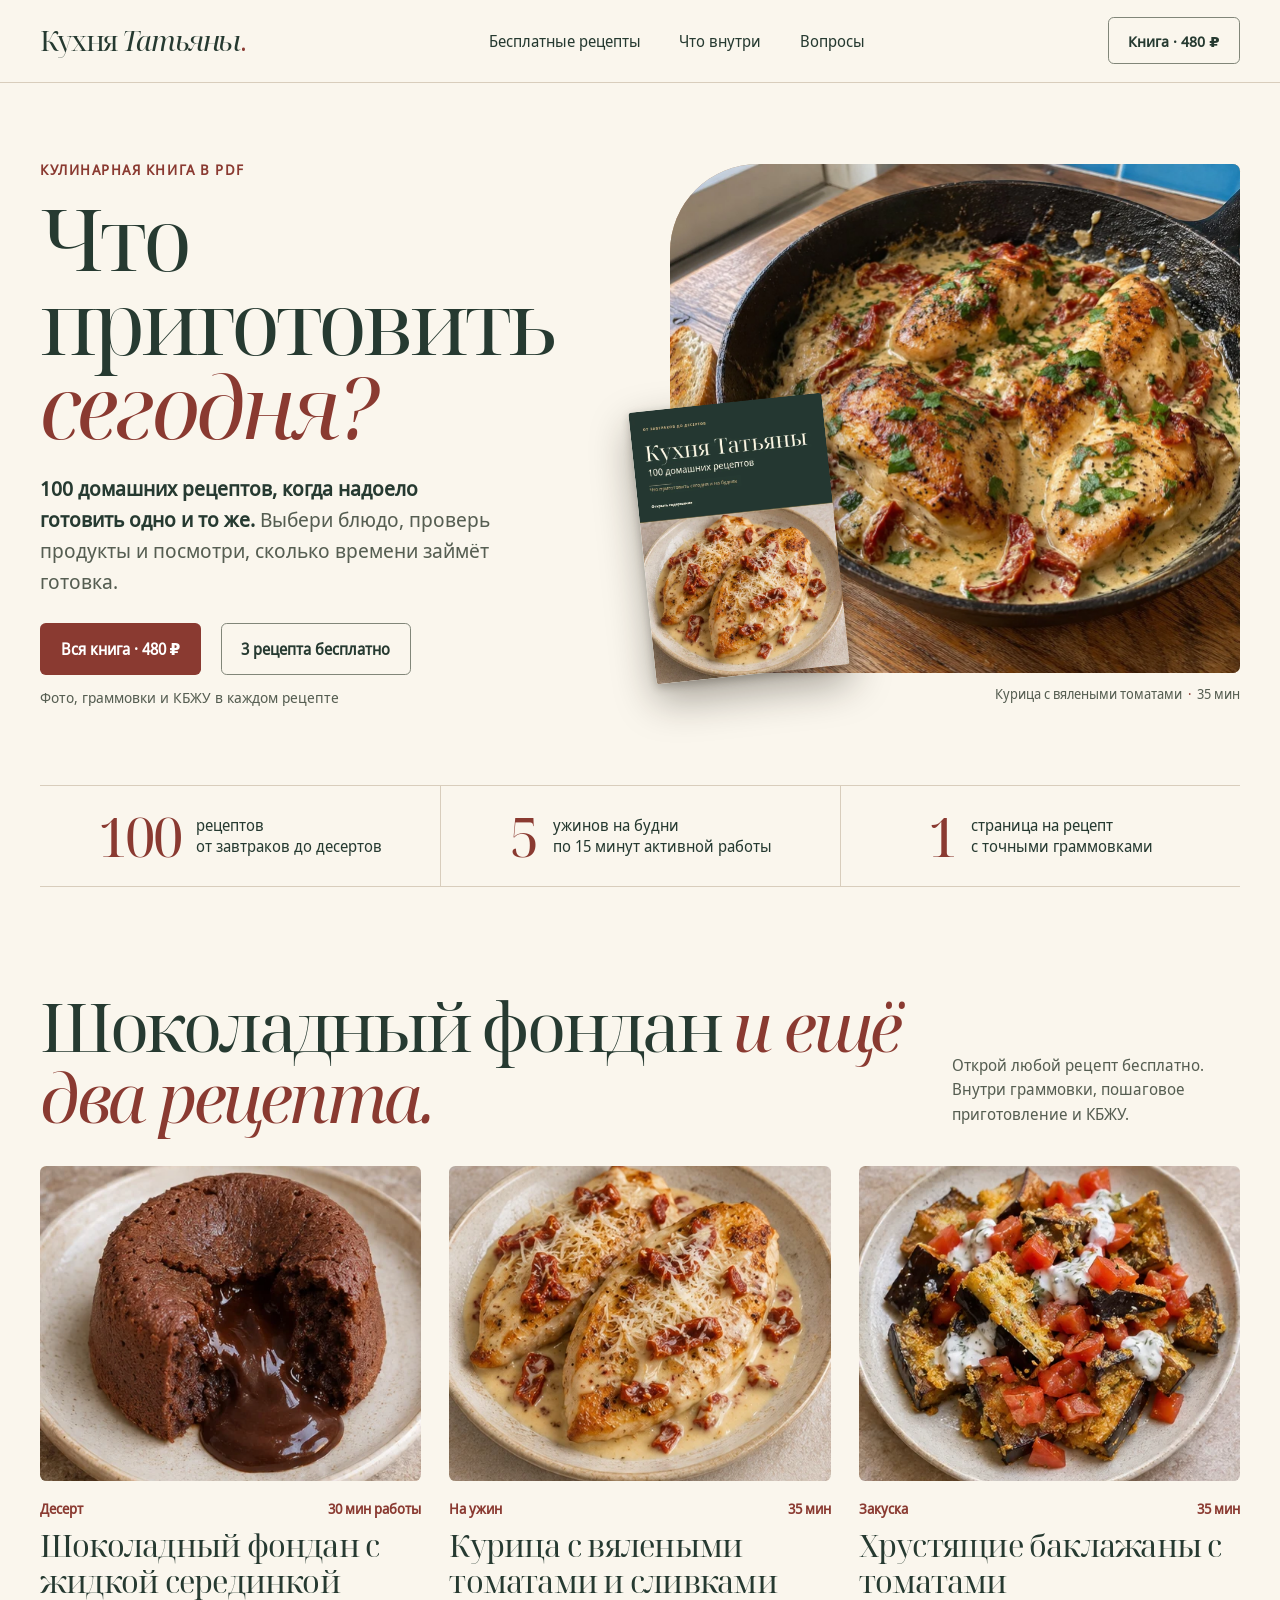
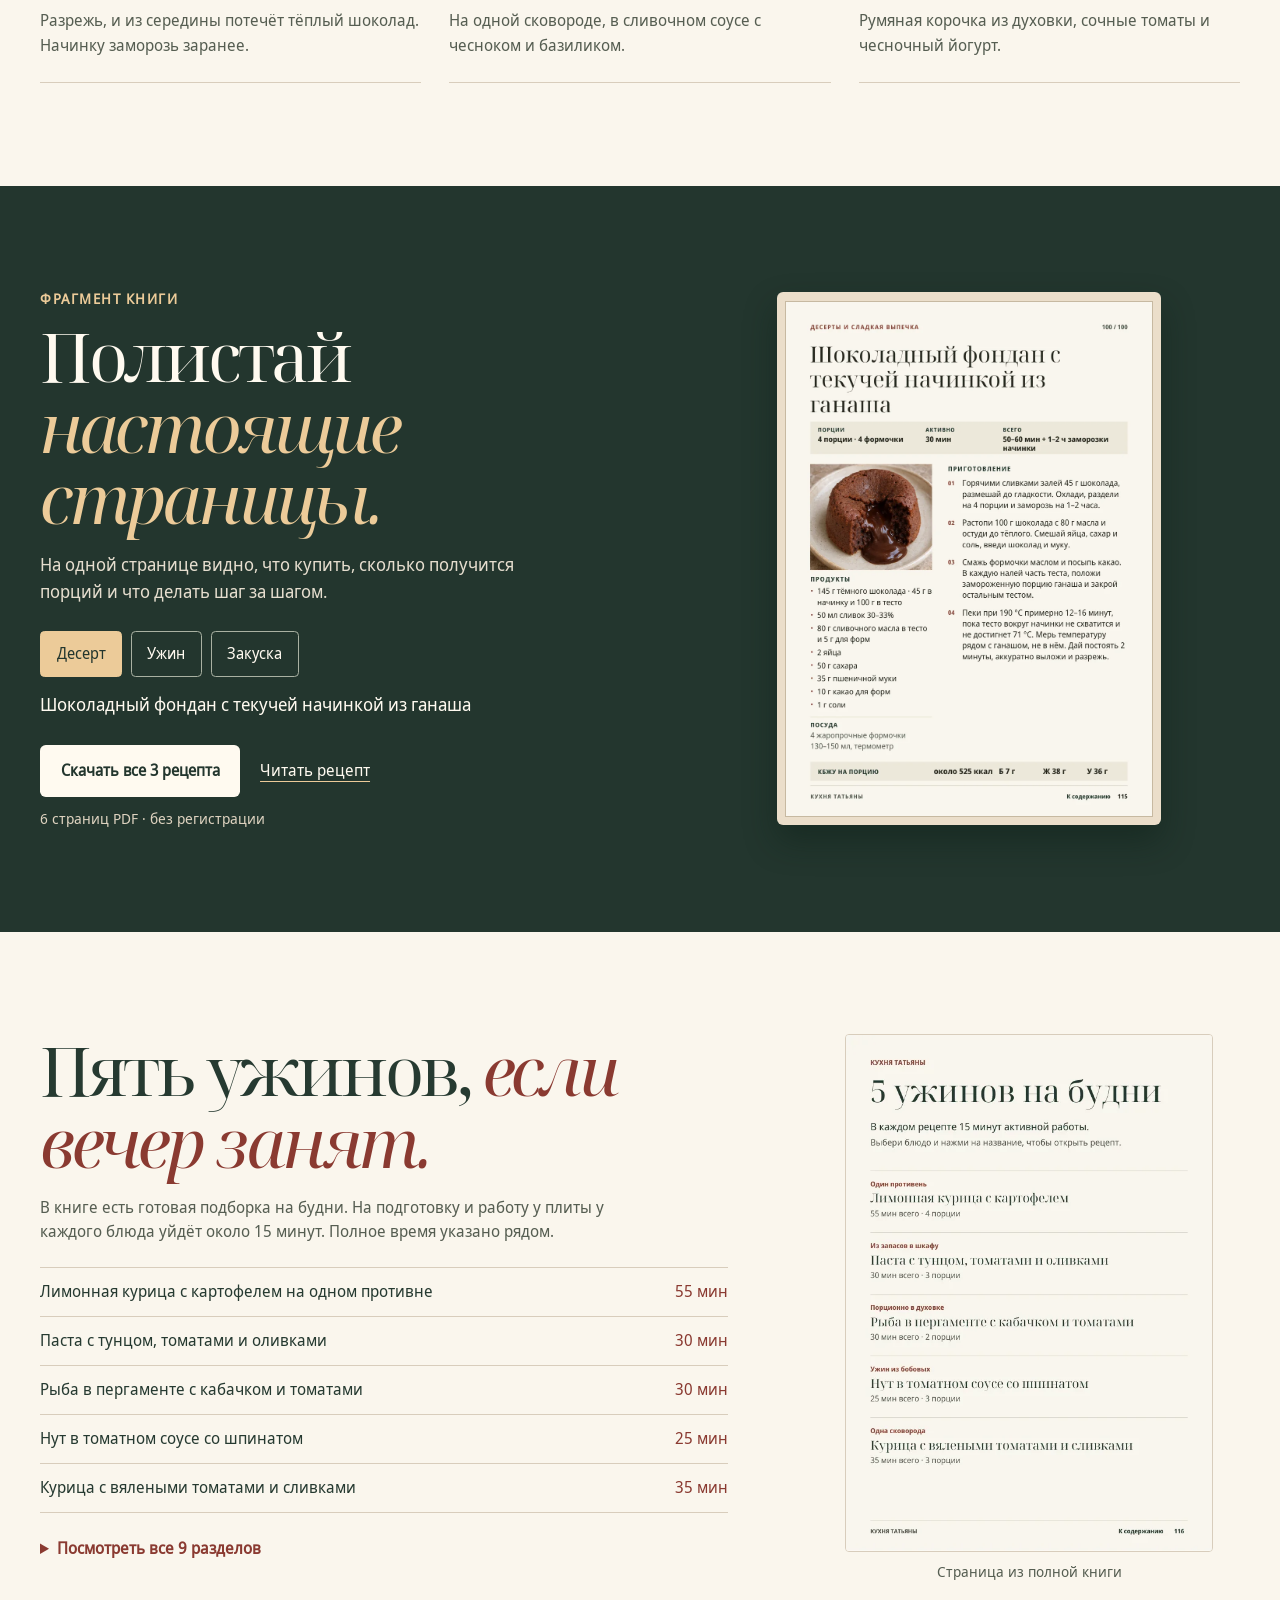
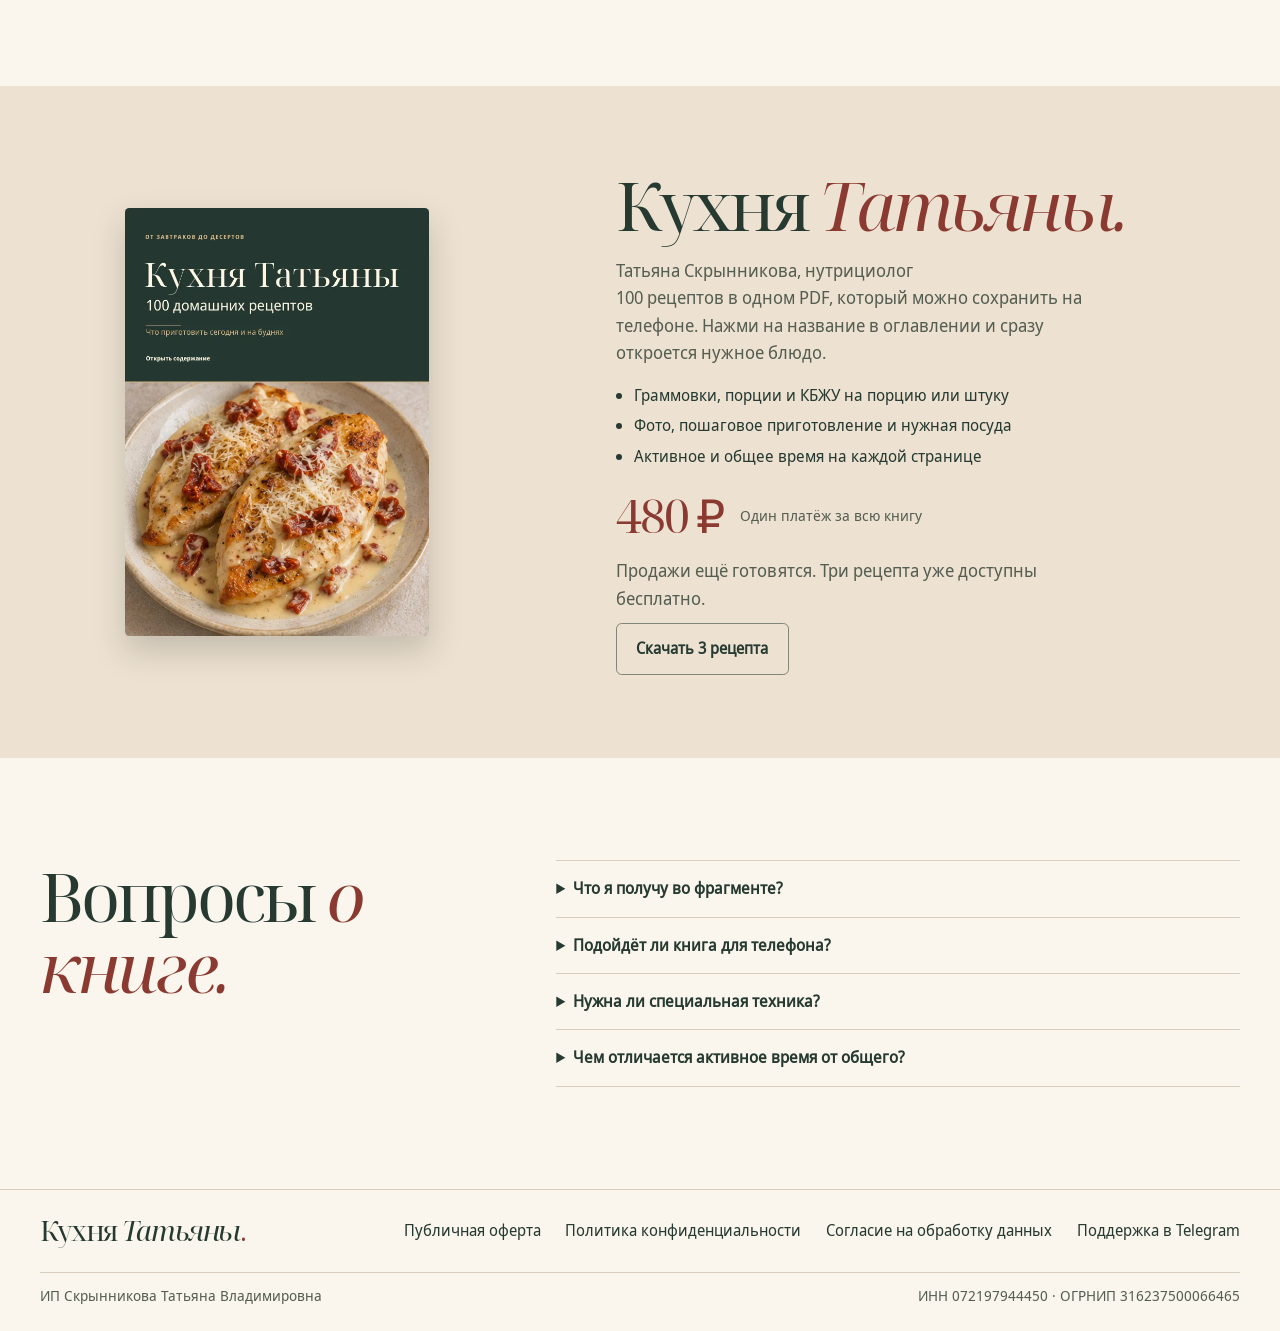
==== index.html @ e4c2779b "Publish the Kuhnya Tatiany storefront" ====
<!doctype html>
<html lang="ru">
<head>
  <meta charset="utf-8">
  <meta name="viewport" content="width=device-width, initial-scale=1">
  <meta name="robots" content="noindex">
  <meta name="theme-color" content="#263a31">
  <meta name="description" content="100 домашних рецептов, когда надоело готовить одно и то же. Фото, граммовки, время и КБЖУ. Попробуй 3 рецепта бесплатно.">
  <meta property="og:title" content="Кухня Татьяны · 100 домашних рецептов">
  <meta property="og:description" content="Что приготовить сегодня? 100 домашних рецептов с фото, граммовками и КБЖУ. Три рецепта доступны бесплатно.">
  <meta property="og:type" content="website">
  <meta property="og:url" content="https://kukhnya-tatiany-kniga.assuredkestrel16.chatgpt.site">
  <meta property="og:image" content="https://kukhnya-tatiany-kniga.assuredkestrel16.chatgpt.site/assets/cover.webp">
  <link rel="preload" href="assets/heading.woff" as="font" type="font/woff" crossorigin>
  <link rel="stylesheet" href="styles.css">
  <script src="assets/sample-data.js" defer></script>
  <script src="book.js" defer></script>
  <script src="checkout.js" defer></script>
  <title>Кухня Татьяны · 100 домашних рецептов</title>
</head>
<body>
  <a class="skip" href="#main">К содержанию</a>
  <header class="header" id="top">
    <div class="wrap header-inner">
      <a class="mark" href="#top" aria-label="Кухня Татьяны, начало страницы">Кухня <i>Татьяны</i><span>.</span></a>
      <nav aria-label="Разделы сайта">
        <a href="#recipes">Бесплатные рецепты</a>
        <a href="#contents">Что внутри</a>
        <a href="#faq">Вопросы</a>
      </nav>
      <a class="button button-outline header-cta" href="#book">Книга · 480 ₽</a>
    </div>
  </header>

  <main id="main">
    <section class="hero wrap" aria-labelledby="hero-title">
      <div class="hero-copy">
        <p class="caption">Кулинарная книга в PDF</p>
        <h1 id="hero-title">Что приготовить <em>сегодня?</em></h1>
        <p class="hero-lead"><strong>100 домашних рецептов, когда надоело готовить одно и то же.</strong> Выбери блюдо, проверь продукты и посмотри, сколько времени займёт готовка.</p>
        <div class="hero-actions">
          <a class="button button-primary" href="#book">Вся книга · 480 ₽</a>
          <a class="button button-outline" href="#recipes">3 рецепта бесплатно</a>
        </div>
        <p class="small-note">Фото, граммовки и КБЖУ в каждом рецепте</p>
      </div>
      <figure class="hero-art">
        <div class="hero-photo">
          <img src="assets/chicken.webp" width="1360" height="1020" fetchpriority="high" alt="Курица с вялеными томатами и сливками">
        </div>
        <img class="cover" src="assets/cover.webp" width="590" height="831" alt="Обложка книги «Кухня Татьяны. 100 домашних рецептов»">
        <figcaption>Курица с вялеными томатами <span>·</span> 35 мин</figcaption>
      </figure>
    </section>

    <div class="wrap">
      <ul class="facts" aria-label="Что внутри книги">
        <li><strong>100</strong><span>рецептов<br> от завтраков до десертов</span></li>
        <li><strong>5</strong><span>ужинов на будни<br> по 15 минут активной работы</span></li>
        <li><strong>1</strong><span>страница на рецепт<br> с точными граммовками</span></li>
      </ul>
    </div>

    <section class="wrap meals section" id="recipes" aria-labelledby="meals-title">
      <div class="section-head">
        <h2 id="meals-title">Шоколадный фондан <em>и ещё два рецепта.</em></h2>
        <p>Открой любой рецепт бесплатно. Внутри граммовки, пошаговое приготовление и КБЖУ.</p>
      </div>
      <div class="meal-grid">
        <article class="meal">
          <a href="assets/page-fondant.webp" data-read="fondant" aria-label="Открыть рецепт шоколадного фондана">
            <img src="assets/dish-fondant.webp" alt="Из разрезанного фондана вытекает шоколадная начинка" width="502" height="502" loading="lazy">
            <div class="meal-body">
              <div class="meal-meta"><span>Десерт</span><span>30 мин работы</span></div>
              <h3>Шоколадный фондан с жидкой серединкой</h3>
              <p>Разрежь, и из середины потечёт тёплый шоколад. Начинку заморозь заранее.</p>
            </div>
          </a>
        </article>
        <article class="meal">
          <a href="assets/page-chicken.webp" data-read="chicken" aria-label="Открыть рецепт курицы с вялеными томатами и сливками">
            <img src="assets/dish-chicken.webp" alt="Куриное филе в сливочном соусе с томатами" width="502" height="502" loading="lazy">
            <div class="meal-body">
              <div class="meal-meta"><span>На ужин</span><span>35 мин</span></div>
              <h3>Курица с вялеными томатами и сливками</h3>
              <p>На одной сковороде, в сливочном соусе с чесноком и базиликом.</p>
            </div>
          </a>
        </article>
        <article class="meal">
          <a href="assets/page-eggplant.webp" data-read="eggplant" aria-label="Открыть рецепт хрустящих баклажанов с томатами">
            <img src="assets/dish-eggplant.webp" alt="Подрумяненные баклажаны со свежими томатами, зеленью и йогуртовым соусом" width="502" height="502" loading="lazy">
            <div class="meal-body">
              <div class="meal-meta"><span>Закуска</span><span>35 мин</span></div>
              <h3>Хрустящие баклажаны с томатами</h3>
              <p>Румяная корочка из духовки, сочные томаты и чесночный йогурт.</p>
            </div>
          </a>
        </article>
      </div>
    </section>

    <section class="inside" id="inside" aria-labelledby="inside-title">
      <div class="inside-inner wrap section">
        <div class="inside-copy">
          <p class="caption">Фрагмент книги</p>
          <h2 id="inside-title">Полистай <em>настоящие страницы.</em></h2>
          <p>На одной странице видно, что купить, сколько получится порций и что делать шаг за шагом.</p>
          <div class="tabs" role="group" aria-label="Выбор рецепта">
            <button type="button" data-pick="fondant" aria-pressed="true">Десерт</button>
            <button type="button" data-pick="chicken" aria-pressed="false">Ужин</button>
            <button type="button" data-pick="eggplant" aria-pressed="false">Закуска</button>
          </div>
          <p class="current-recipe" id="current-recipe" aria-live="polite">Шоколадный фондан с текучей начинкой из ганаша</p>
          <div class="sample-actions">
            <a class="button button-light" href="probnaya-glava.pdf" download="Kukhnya_Tatiany_3_recepta.pdf">Скачать все 3 рецепта</a>
            <a class="underlink" href="assets/page-fondant.webp" id="read-recipe">Читать рецепт</a>
          </div>
          <p class="small-note">6 страниц PDF · без регистрации</p>
        </div>
        <div class="sample-visual" id="sample">
          <a href="assets/page-fondant.webp" class="page-open" id="page-open" aria-label="Читать рецепт шоколадного фондана">
            <img id="book-page" src="assets/page-fondant.webp" width="940" height="1323" alt="Страница книги с рецептом шоколадного фондана" loading="lazy">
          </a>
        </div>
      </div>
    </section>

    <section class="wrap section contents" id="contents" aria-labelledby="contents-title">
      <div class="contents-copy">
        <h2 id="contents-title">Пять ужинов, <em>если вечер занят.</em></h2>
        <p class="contents-lead">В книге есть готовая подборка на будни. На подготовку и работу у плиты у каждого блюда уйдёт около 15 минут. Полное время указано рядом.</p>
        <ul class="dinner-list">
          <li><span>Лимонная курица с картофелем на одном противне</span><span>55 мин</span></li>
          <li><span>Паста с тунцом, томатами и оливками</span><span>30 мин</span></li>
          <li><span>Рыба в пергаменте с кабачком и томатами</span><span>30 мин</span></li>
          <li><span>Нут в томатном соусе со шпинатом</span><span>25 мин</span></li>
          <li><span>Курица с вялеными томатами и сливками</span><span>35 мин</span></li>
        </ul>
        <details class="chapter-details">
          <summary>Посмотреть все 9 разделов</summary>
          <dl>
            <div><dt>Завтраки и бранчи</dt><dd>Шакшука с печёным перцем и фетой</dd></div>
            <div><dt>Салаты и закуски</dt><dd>Хрустящие баклажаны с томатами</dd></div>
            <div><dt>Супы</dt><dd>Тыквенный суп с имбирём и пряным нутом</dd></div>
            <div><dt>Курица и индейка</dt><dd>Фрикадельки из индейки с кабачком</dd></div>
            <div><dt>Мясные блюда</dt><dd>Говядина с грибами в сметанно-горчичном соусе</dd></div>
            <div><dt>Рыба и морепродукты</dt><dd>Минтай под томатно-сырной корочкой</dd></div>
            <div><dt>Овощи и бобовые</dt><dd>Хрустящая раздавленная брокколи</dd></div>
            <div><dt>Паста, рис и крупы</dt><dd>Булгур с печёной тыквой и фетой</dd></div>
            <div><dt>Десерты и сладкая выпечка</dt><dd>Шоколадный брауни с вишней</dd></div>
          </dl>
        </details>
      </div>
      <figure class="dinner-visual">
        <a href="assets/weeknight-page.webp">
          <img src="assets/weeknight-page.webp" width="600" height="844" loading="lazy" alt="Страница книги с пятью ужинами на будни">
        </a>
        <figcaption>Страница из полной книги</figcaption>
      </figure>
    </section>

    <section class="book-band" id="book" aria-labelledby="book-title">
      <div class="wrap book-band-inner">
        <img class="offer-cover" src="assets/cover.webp" alt="Обложка электронной книги «Кухня Татьяны»" width="590" height="831" loading="lazy">
        <div class="offer">
          <h2 id="book-title">Кухня <em>Татьяны.</em></h2>
          <p class="offer-author">Татьяна Скрынникова, нутрициолог</p>
          <p>100 рецептов в одном PDF, который можно сохранить на телефоне. Нажми на название в оглавлении и сразу откроется нужное блюдо.</p>
          <ul class="offer-list">
            <li>Граммовки, порции и КБЖУ на порцию или штуку</li>
            <li>Фото, пошаговое приготовление и нужная посуда</li>
            <li>Активное и общее время на каждой странице</li>
          </ul>
          <div class="price"><span>480 ₽</span><small>Один платёж за всю книгу</small></div>
          <p class="offer-status" id="checkout-unavailable">Продажи ещё готовятся. Три рецепта уже доступны бесплатно.</p>
          <form id="checkout-form" class="checkout-form" hidden>
            <label for="receipt-email">Электронная почта для чека</label>
            <input id="receipt-email" name="email" type="email" autocomplete="email" maxlength="100" required>
            <button class="button button-primary" type="submit">Купить книгу за 480 ₽</button>
            <p class="small-note">Оплата через ЮKassa. После подтверждения откроется скачивание PDF.</p>
            <p class="checkout-error" id="checkout-error" role="alert" hidden></p>
          </form>
          <div class="offer-actions">
            <a class="button button-outline" href="probnaya-glava.pdf" download="Kukhnya_Tatiany_3_recepta.pdf">Скачать 3 рецепта</a>
          </div>
        </div>
      </div>
    </section>

    <section class="wrap section faq" id="faq" aria-labelledby="faq-title">
      <h2 id="faq-title">Вопросы <em>о книге.</em></h2>
      <div class="faq-list">
        <details>
          <summary>Что я получу во фрагменте?</summary>
          <p>Три полных рецепта из книги с фото, граммовками, шагами и КБЖУ. Фрагмент можно прочитать на странице или сохранить в PDF.</p>
        </details>
        <details>
          <summary>Подойдёт ли книга для телефона?</summary>
          <p>Да. PDF открывается в обычной программе для чтения, а кликабельное оглавление помогает перейти прямо к нужному рецепту.</p>
        </details>
        <details>
          <summary>Нужна ли специальная техника?</summary>
          <p>Большинство блюд готовится на сковороде, в кастрюле или духовке. Посуда и техника указаны в самом рецепте.</p>
        </details>
        <details>
          <summary>Чем отличается активное время от общего?</summary>
          <p>Активное время — подготовка и работа у плиты. Общее включает готовку в духовке и на плите. Охлаждение или маринование прибавь отдельно, если они вынесены за основное время.</p>
        </details>
      </div>
    </section>
  </main>
  <footer class="shop-footer">
    <div class="wrap footer-inner">
      <a class="mark" href="#top">Кухня <i>Татьяны</i><span>.</span></a>
      <nav aria-label="Документы и контакты">
        <a href="https://disk.yandex.ru/i/qHkpM2NH3zodpg">Публичная оферта</a>
        <a href="https://tatiananutri.ru/privacy.pdf">Политика конфиденциальности</a>
        <a href="https://disk.yandex.ru/i/lu508php44lXtw">Согласие на обработку данных</a>
        <a href="https://t.me/foodnutric_bot">Поддержка в Telegram</a>
      </nav>
    </div>
    <div class="wrap seller-details">
      <p>ИП Скрынникова Татьяна Владимировна</p>
      <p>ИНН 072197944450 <span aria-hidden="true">·</span> ОГРНИП 316237500066465</p>
    </div>
  </footer>
  <dialog id="recipe-dialog" aria-labelledby="dialog-title">
    <div class="dialog-toolbar">
      <form method="dialog"><button class="button button-outline" type="submit">Закрыть</button></form>
    </div>
    <article id="dialog-recipe">
      <h2 id="dialog-title"></h2>
      <p id="dialog-meta"></p>
      <p id="dialog-nutrition"></p>
      <h3>Продукты</h3>
      <ul id="dialog-ingredients"></ul>
      <h3>Приготовление</h3>
      <ol id="dialog-steps"></ol>
      <p id="dialog-tip" class="dialog-tip"></p>
      <p id="dialog-equipment"></p>
      <a class="underlink dialog-book" href="#book">Посмотреть всю книгу · 480 ₽</a>
    </article>
  </dialog>
</body>
</html>
---- styles.css ----
@font-face {
  font-family: Recipe Serif;
  src: url("assets/heading.woff") format("woff");
  font-display: swap;
}
@font-face {
  font-family: Recipe Serif;
  src: url("assets/heading-italic.woff") format("woff");
  font-style: italic;
  font-display: swap;
}
@font-face {
  font-family: Recipe Sans;
  src: url("assets/body.woff") format("woff");
  font-display: swap;
}

:root {
  color-scheme: light;
  --paper: #faf6ed;
  --cream: #fffaf0;
  --ink: #263a31;
  --dark: #23362e;
  --muted: #565e52;
  --wine: #8a3a31;
  --wine-hover: #713027;
  --gold: #eccb99;
  --stone: #e5d9c7;
  --line: #d8cdbc;
  --sans: "Recipe Sans", system-ui, sans-serif;
  --serif: "Recipe Serif", Georgia, serif;
}

*, *::before, *::after { box-sizing: border-box; }
html { scroll-behavior: smooth; }
body {
  margin: 0;
  background: var(--paper);
  color: var(--ink);
  font: 1rem/1.56 var(--sans);
  -webkit-font-smoothing: antialiased;
}
img { display: block; max-width: 100%; }
p, h1, h2, h3, figure { margin: 0; }
a { color: inherit; }
button, input { font: inherit; }
button { cursor: pointer; }
[hidden] { display: none !important; }
:focus-visible { outline: 3px solid #b96145; outline-offset: 4px; }
.skip {
  position: absolute;
  z-index: 5;
  top: .5rem;
  left: .5rem;
  padding: .6rem 1rem;
  background: var(--cream);
  transform: translateY(-180%);
}
.skip:focus { transform: none; }
.wrap { width: min(100% - 5rem, 78rem); margin-inline: auto; }
.section { padding-block: clamp(4rem, 8vw, 7.5rem); }
h1, h2, h3 { font-family: var(--serif); font-weight: normal; }
h1, h2 { letter-spacing: -.048em; }
h1 { font-size: clamp(4.5rem, 7vw, 7.1rem); line-height: .99; }
h2 { font-size: clamp(2.8rem, 5.3vw, 5.2rem); line-height: 1.05; }
h3 { font-size: clamp(1.47rem, 2.4vw, 2.06rem); line-height: 1.16; letter-spacing: -.025em; }
h1 em, h2 em { color: var(--wine); font-weight: normal; }
.caption {
  color: var(--wine);
  font-size: .875rem;
  font-weight: 700;
  letter-spacing: .11em;
  text-transform: uppercase;
}
.small-note { color: var(--muted); font-size: .91rem; }
.header { border-bottom: 1px solid var(--line); }
.header-inner, .footer-inner {
  min-height: 5.1rem;
  display: flex;
  justify-content: space-between;
  align-items: center;
  gap: 2rem;
}
.mark {
  color: var(--ink);
  white-space: nowrap;
  text-decoration: none;
  font: 1.73rem/1 var(--serif);
  letter-spacing: -.05em;
}
.mark i { font-weight: normal; }
.mark span { color: var(--wine); }
nav { display: flex; gap: clamp(1.25rem, 3vw, 3rem); align-items: center; }
nav a { font-size: .98rem; text-decoration: none; }
nav a:hover, .underlink:hover { color: var(--wine); }
.button {
  display: inline-flex;
  min-height: 3.25rem;
  justify-content: center;
  align-items: center;
  padding: .82rem 1.22rem;
  border: 1px solid transparent;
  border-radius: .36rem;
  font-size: .97rem;
  font-weight: 700;
  line-height: 1.25;
  text-align: center;
  text-decoration: none;
  transition: background .18s ease, color .18s ease, border-color .18s ease;
}
.button-primary { background: var(--wine); color: white; }
.button-primary:hover { background: var(--wine-hover); }
.button-outline { border-color: #818679; color: var(--ink); background: transparent; }
.button-outline:hover { border-color: var(--ink); background: var(--stone); }
.button-light { background: var(--cream); color: var(--dark); }
.button-light:hover { background: var(--gold); }
.header-cta { min-height: 2.75rem; font-size: .93rem; }
.underlink { text-decoration: underline; text-underline-offset: .3em; text-decoration-color: #a88470; }

.hero {
  display: grid;
  grid-template-columns: 1fr 1.02fr;
  gap: clamp(2rem, 5.5vw, 5.6rem);
  align-items: center;
  min-height: 37rem;
  padding-block: clamp(3.1rem, 6vw, 5.4rem);
}
.hero h1 { margin-block: .92rem 1.5rem; }
.hero-lead { max-width: 29rem; color: var(--muted); font-size: clamp(1.08rem, 1.62vw, 1.27rem); line-height: 1.53; }
.hero-lead strong { color: var(--ink); }
.hero-actions, .sample-actions { display: flex; flex-wrap: wrap; align-items: center; gap: .8rem 1.25rem; margin-block: 1.65rem .65rem; }
.hero-art { position: relative; min-width: 0; }
.hero-photo {
  overflow: hidden;
  aspect-ratio: 1.12;
  border-radius: 5.5rem .45rem .45rem .45rem;
  background: #b89370;
}
.hero-photo img { width: 100%; height: 100%; object-fit: cover; object-position: 58% 51%; }
.cover {
  position: absolute;
  width: clamp(8.4rem, 34%, 13.7rem);
  height: auto;
  left: -1.7rem;
  bottom: 1.8rem;
  transform: rotate(-6deg);
  border-radius: .22rem;
  box-shadow: 0 1.05rem 2.55rem #20180e63, 0 .2rem .5rem #1e1b1240;
}
.hero-art figcaption { color: var(--muted); text-align: right; font-size: .85rem; padding: .65rem 0 0 5.2rem; }
.hero-art figcaption span { margin-inline: .18em; color: var(--wine); }
.facts {
  margin: 0;
  display: grid;
  grid-template-columns: repeat(3, 1fr);
  padding: 0;
  list-style: none;
  border-block: 1px solid var(--line);
}
.facts li { display: flex; align-items: center; justify-content: center; gap: 1rem; min-height: 6.25rem; }
.facts li + li { border-left: 1px solid var(--line); }
.facts strong { font: 3.4rem/.9 var(--serif); color: var(--wine); letter-spacing: -.05em; }
.facts span { font-size: .98rem; line-height: 1.33; }

.section-head { display: flex; align-items: flex-end; justify-content: space-between; gap: 2rem; margin-bottom: 2.1rem; }
.section-head p { max-width: 18rem; color: var(--muted); padding-bottom: .3rem; }
.meal-grid { display: grid; grid-template-columns: repeat(3, 1fr); gap: clamp(.9rem, 2.25vw, 1.75rem); }
.meal { min-width: 0; }
.meal > a { display: block; height: 100%; text-decoration: none; border-bottom: 1px solid var(--line); }
.meal img { width: 100%; height: auto; aspect-ratio: 1.21; object-fit: cover; border-radius: .4rem; }
.meal-body { padding: 1.06rem 0 1.5rem; }
.meal-meta { display: flex; justify-content: space-between; gap: .5rem; color: var(--wine); font-size: .87rem; font-weight: 700; margin-bottom: .55rem; }
.meal h3 { margin-bottom: .55rem; }
.meal a:hover h3 { color: var(--wine); }
.meal-body p { color: var(--muted); }

.inside { background: var(--dark); color: var(--cream); }
.inside-inner { display: grid; grid-template-columns: 1.05fr 1fr; align-items: center; gap: clamp(2.5rem, 7vw, 7.25rem); }
.inside .caption, .inside h2 em { color: var(--gold); }
.inside h2 { margin: .6rem 0 1.1rem; }
.inside-copy > p:not(.caption, .current-recipe, .small-note) { max-width: 30rem; color: #e5ddce; font-size: 1.1rem; }
.tabs { display: flex; gap: .55rem; flex-wrap: wrap; margin-top: 1.6rem; }
.tabs button {
  min-height: 2.88rem;
  padding: .55rem .97rem;
  border: 1px solid #a9b1a2;
  border-radius: .28rem;
  color: inherit;
  background: transparent;
  font-size: .96rem;
}
.tabs button[aria-pressed="true"] { background: var(--gold); border-color: var(--gold); color: var(--dark); }
.tabs button:hover:not([aria-pressed="true"]) { background: #405247; }
.current-recipe { font-size: 1.11rem; margin-top: .82rem; }
.inside .small-note { color: #ddd2bf; }
.inside .underlink { text-decoration-color: var(--gold); }
.inside .underlink:hover { color: var(--gold); }
.sample-visual { display: grid; justify-content: center; align-items: center; }
.page-open {
  display: block;
  width: min(100%, 24rem);
  margin-inline: auto;
  padding: .52rem;
  border-radius: .38rem;
  background: #ebdeca;
  box-shadow: 0 1rem 2rem #0c201878;
}
.page-open img { height: auto; width: 100%; border: 1px solid #c7b9a1; }

.offer h2 { margin: 0 0 1.05rem; }
.book-band { background: #ede2d1; }
.book-band-inner { display: grid; grid-template-columns: minmax(0, .91fr) minmax(0, 1.2fr); align-items: center; gap: clamp(1.65rem, 8vw, 8rem); padding-block: clamp(3rem, 6.5vw, 6rem); }
.author-photo { width: min(100%, 27rem); aspect-ratio: 1; height: auto; object-fit: cover; object-position: center 25%; border-radius: 48% 48% .4rem .4rem; }
.offer > p:not(.small-note) { max-width: 31rem; color: var(--muted); font-size: 1.1rem; }
.price { display: flex; align-items: center; flex-wrap: wrap; gap: .6rem 1rem; margin: 1.45rem 0 1.2rem; }
.price span { color: var(--wine); font: 2.9rem/1 var(--serif); letter-spacing: -.04em; }
.price small { color: var(--muted); font-size: .91rem; }
.offer .small-note { margin-top: .68rem; }
.faq { display: grid; grid-template-columns: minmax(0, .85fr) minmax(0, 1.2fr); gap: 2rem; }
.faq-list { border-top: 1px solid var(--line); }
.faq-list details { border-bottom: 1px solid var(--line); }
.faq-list summary { cursor: pointer; }
.faq-list summary { padding-block: .95rem; font-weight: 700; }
.faq-list details p { margin-bottom: 1rem; max-width: 35rem; color: var(--muted); }
footer { border-top: 1px solid var(--line); }

dialog {
  width: min(100% - 1.4rem, 42rem);
  max-height: 90dvh;
  border: 1px solid var(--line);
  border-radius: .45rem;
  background: var(--paper);
  color: var(--ink);
  padding: 0;
  box-shadow: 0 1.2rem 3rem #19241d50;
}
dialog::backdrop { background: #142219a8; }
.dialog-toolbar {
  position: sticky;
  z-index: 1;
  top: 0;
  display: flex;
  justify-content: flex-end;
  padding: .7rem 1rem;
  background: var(--paper);
  border-bottom: 1px solid var(--line);
}
.dialog-toolbar .button { min-height: 2.6rem; padding: .53rem .85rem; }
#dialog-recipe { padding: 1.35rem clamp(1rem, 4.5vw, 2.3rem) 2.2rem; }
#dialog-recipe h2 { font-size: clamp(2.04rem, 5vw, 3.1rem); }
#dialog-meta { margin-block: .65rem 1.35rem; color: var(--wine); }
#dialog-recipe h3 { margin-top: 1.15rem; }
#dialog-recipe ul, #dialog-recipe ol { padding-left: 1.35rem; }
#dialog-recipe li + li { margin-top: .4rem; }
.dialog-tip { color: var(--wine); }
#dialog-equipment { margin-top: .9rem; color: var(--muted); }

@media (max-width: 67rem) {
  .wrap { width: calc(100% - 3.4rem); }
  .hero { gap: 2.3rem; min-height: auto; }
  .hero h1 { font-size: clamp(3.8rem, 8.1vw, 5.9rem); }
  .cover { left: -.85rem; }
}

@media (max-width: 49rem) {
  .wrap { width: calc(100% - 2.25rem); }
  .header-inner, .footer-inner { gap: 1rem; min-height: 4.3rem; }
  .header nav { display: none; }
  .hero { grid-template-columns: minmax(0, 1fr); gap: 2rem; padding-block: 2.25rem 2.1rem; }
  .hero h1 { font-size: clamp(3.72rem, 10.8vw, 5.25rem); margin-bottom: 1.1rem; }
  .hero-photo { aspect-ratio: 1.24; border-top-left-radius: 4rem; }
  .hero-lead { font-size: 1.13rem; }
  .cover { width: 31%; left: .15rem; bottom: 1.5rem; max-width: 12rem; }
  .facts li { flex-direction: column; align-items: flex-start; padding: .8rem .55rem 1rem; gap: .39rem; text-align: left; min-height: auto; }
  .facts strong { font-size: 2.7rem; }
  .facts span { font-size: .87rem; }
  .facts span br { display: none; }
  .section { padding-block: 3.7rem; }
  .section-head { align-items: flex-start; flex-direction: column; gap: .8rem; }
  .section-head p { max-width: 21rem; }
  .inside-inner, .book-band-inner, .faq { grid-template-columns: minmax(0, 1fr); }
  .inside-inner { gap: 1.95rem; }
  .meal-grid { gap: .8rem; }
  .meal h3 { font-size: 1.45rem; }
  .meal-meta { display: block; }
  .meal-meta span { display: block; }
  .book-band-inner { gap: 1.6rem; }
  .author-photo { width: min(70%, 16rem); }
}
@media (max-width: 33rem) {
  .header-cta { padding-inline: .56rem; font-size: .87rem; }
  .mark { font-size: 1.43rem; }
  .meal-grid { grid-template-columns: minmax(0, 1fr); gap: 1.1rem; }
  .meal > a { display: grid; grid-template-columns: 6.9rem minmax(0, 1fr); align-items: center; gap: 1rem; padding-bottom: 1.05rem; }
  .meal img { aspect-ratio: 1; }
  .meal-body { padding: 0; }
  .meal h3 { margin-bottom: .32rem; }
  .meal-body p { font-size: .94rem; }
  .meal-meta { display: flex; flex-wrap: wrap; gap: .16rem .5rem; margin-bottom: .35rem; }
  .hero-actions, .sample-actions { gap: .65rem 1rem; }
  .hero-art figcaption { font-size: .81rem; }
  .footer-inner nav { gap: .8rem; }
  .footer-inner nav a { font-size: .87rem; }
}
@media (max-width: 24rem) {
  .header-inner { gap: .45rem; }
  .mark { font-size: 1.23rem; }
  .header-cta { font-size: .8rem; }
  .facts span { font-size: .81rem; }
  .hero h1 { font-size: clamp(2.9rem, 14vw, 3.7rem); }
  .meal > a { grid-template-columns: 5.4rem minmax(0, 1fr); gap: .7rem; }
}
@media (prefers-reduced-motion: reduce) {
  *, *::before, *::after { scroll-behavior: auto !important; transition: none !important; }
}

.shop-footer .footer-inner { flex-wrap: wrap; }
.shop-footer nav { flex-wrap: wrap; gap: .7rem 1.55rem; }
.seller-details {
  display: flex;
  flex-wrap: wrap;
  justify-content: space-between;
  gap: .3rem 1.5rem;
  padding-block: .8rem 1.45rem;
  border-top: 1px solid var(--line);
  color: var(--muted);
  font-size: .9rem;
}
.offer-actions { display: flex; flex-wrap: wrap; align-items: center; gap: .65rem 1.1rem; }
@media (max-width: 49rem) {
  .shop-footer .footer-inner { flex-direction: column; align-items: flex-start; justify-content: flex-start; padding-block: 1.1rem; }
}

.hero h1 { font-size: clamp(3.45rem, 6.65vw, 6.4rem); }
.contents {
  display: grid;
  grid-template-columns: minmax(0, 1.24fr) minmax(0, .76fr);
  align-items: start;
  gap: clamp(2rem, 7vw, 7rem);
}
.contents-lead { max-width: 36rem; margin-top: 1.1rem; color: var(--muted); }
.dinner-list { margin: 1.4rem 0 1rem; padding: 0; list-style: none; }
.dinner-list li {
  display: flex;
  align-items: baseline;
  justify-content: space-between;
  gap: .65rem 1rem;
  border-top: 1px solid var(--line);
  padding: .72rem 0;
}
.dinner-list li:last-child { border-bottom: 1px solid var(--line); }
.dinner-list li span:last-child { color: var(--wine); white-space: nowrap; }
.chapter-details summary { cursor: pointer; padding-block: .45rem; color: var(--wine); font-weight: 700; }
.chapter-details dl { margin: .4rem 0 0; }
.chapter-details dl div { padding: .47rem 0; }
.chapter-details dt { font-weight: 700; }
.chapter-details dd { margin: 0; color: var(--muted); }
.dinner-visual { max-width: 23rem; justify-self: center; align-self: center; }
.dinner-visual img { width: 100%; height: auto; border: 1px solid var(--line); border-radius: .25rem; }
.dinner-visual figcaption { margin-top: .55rem; color: var(--muted); text-align: center; font-size: .9rem; }
.offer-cover { width: min(100%, 19rem); height: auto; justify-self: center; border-radius: .26rem; box-shadow: 0 .9rem 2rem #282c2636; }
.offer-list { padding-left: 1.17rem; margin-block: 1rem; max-width: 38rem; }
.offer-list li + li { margin-top: .35rem; }
.offer-status { margin: .85rem 0 .65rem; }
#dialog-meta { margin-bottom: .25rem; }
#dialog-nutrition { margin-bottom: 1.2rem; }
.dialog-book { display: inline-block; margin-top: 1.2rem; }
@media (max-width: 49rem) {
  .hero h1 { font-size: clamp(3.25rem, 10.5vw, 5.25rem); }
  .hero-art { max-width: 35rem; }
  .contents { grid-template-columns: minmax(0, 1fr); }
  .dinner-visual { width: min(100%, 19rem); }
  .offer-cover { width: min(58%, 14.5rem); justify-self: start; }
}
@media (max-width: 24rem) {
  .hero h1 { font-size: clamp(2.72rem, 12vw, 3.55rem); }
  .hero-actions .button { padding-inline: .72rem; }
}

.checkout-form { max-width: 28rem; display: grid; gap: .65rem; margin-block: 1rem; }
.checkout-form label { font-weight: 700; }
.checkout-form input {
  min-height: 3.05rem;
  inline-size: 100%;
  padding: .55rem .8rem;
  border: 1px solid var(--line);
  border-radius: .36rem;
  background: var(--cream);
  color: inherit;
}
.checkout-form button:disabled { opacity: .67; cursor: wait; }
.checkout-error { color: var(--wine); font-weight: 700; }
.delivery h1 { margin-block: .8rem 1.35rem; }
.delivery .offer-actions { margin-block: 1.25rem; }
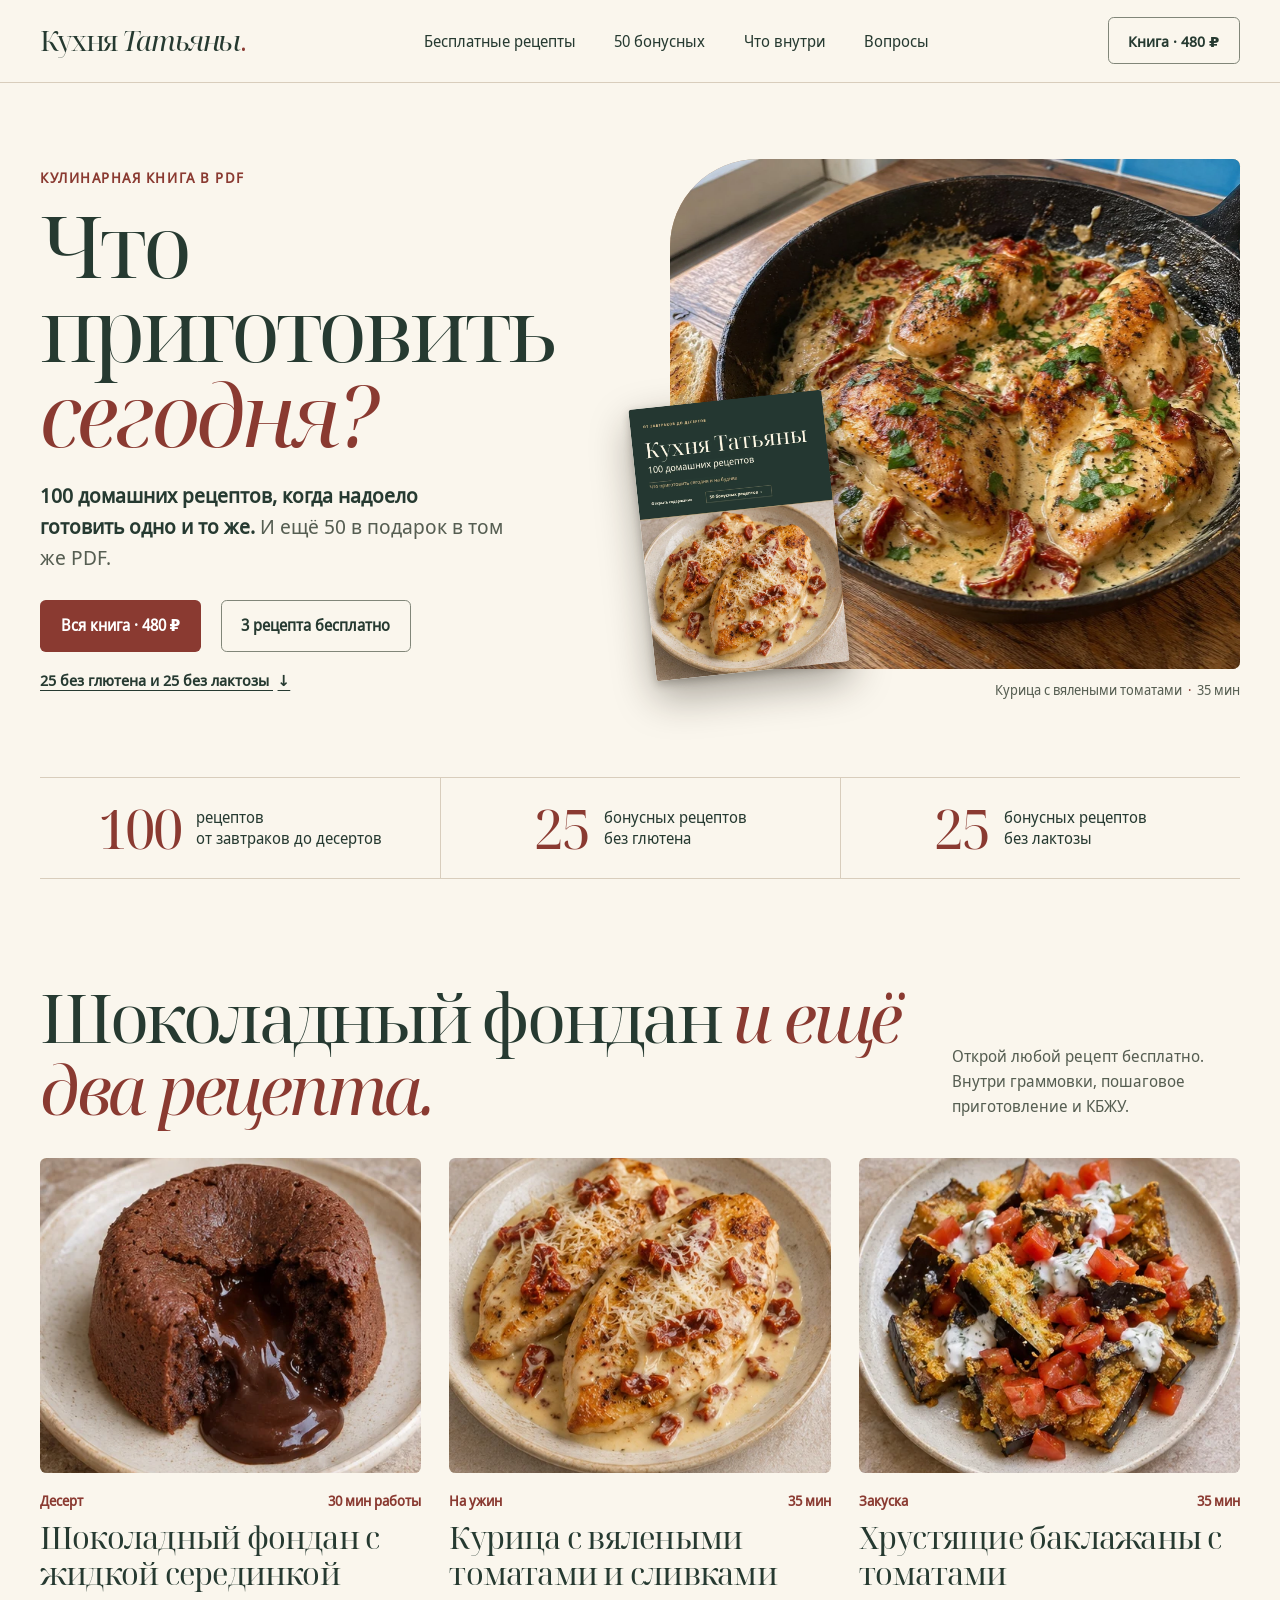
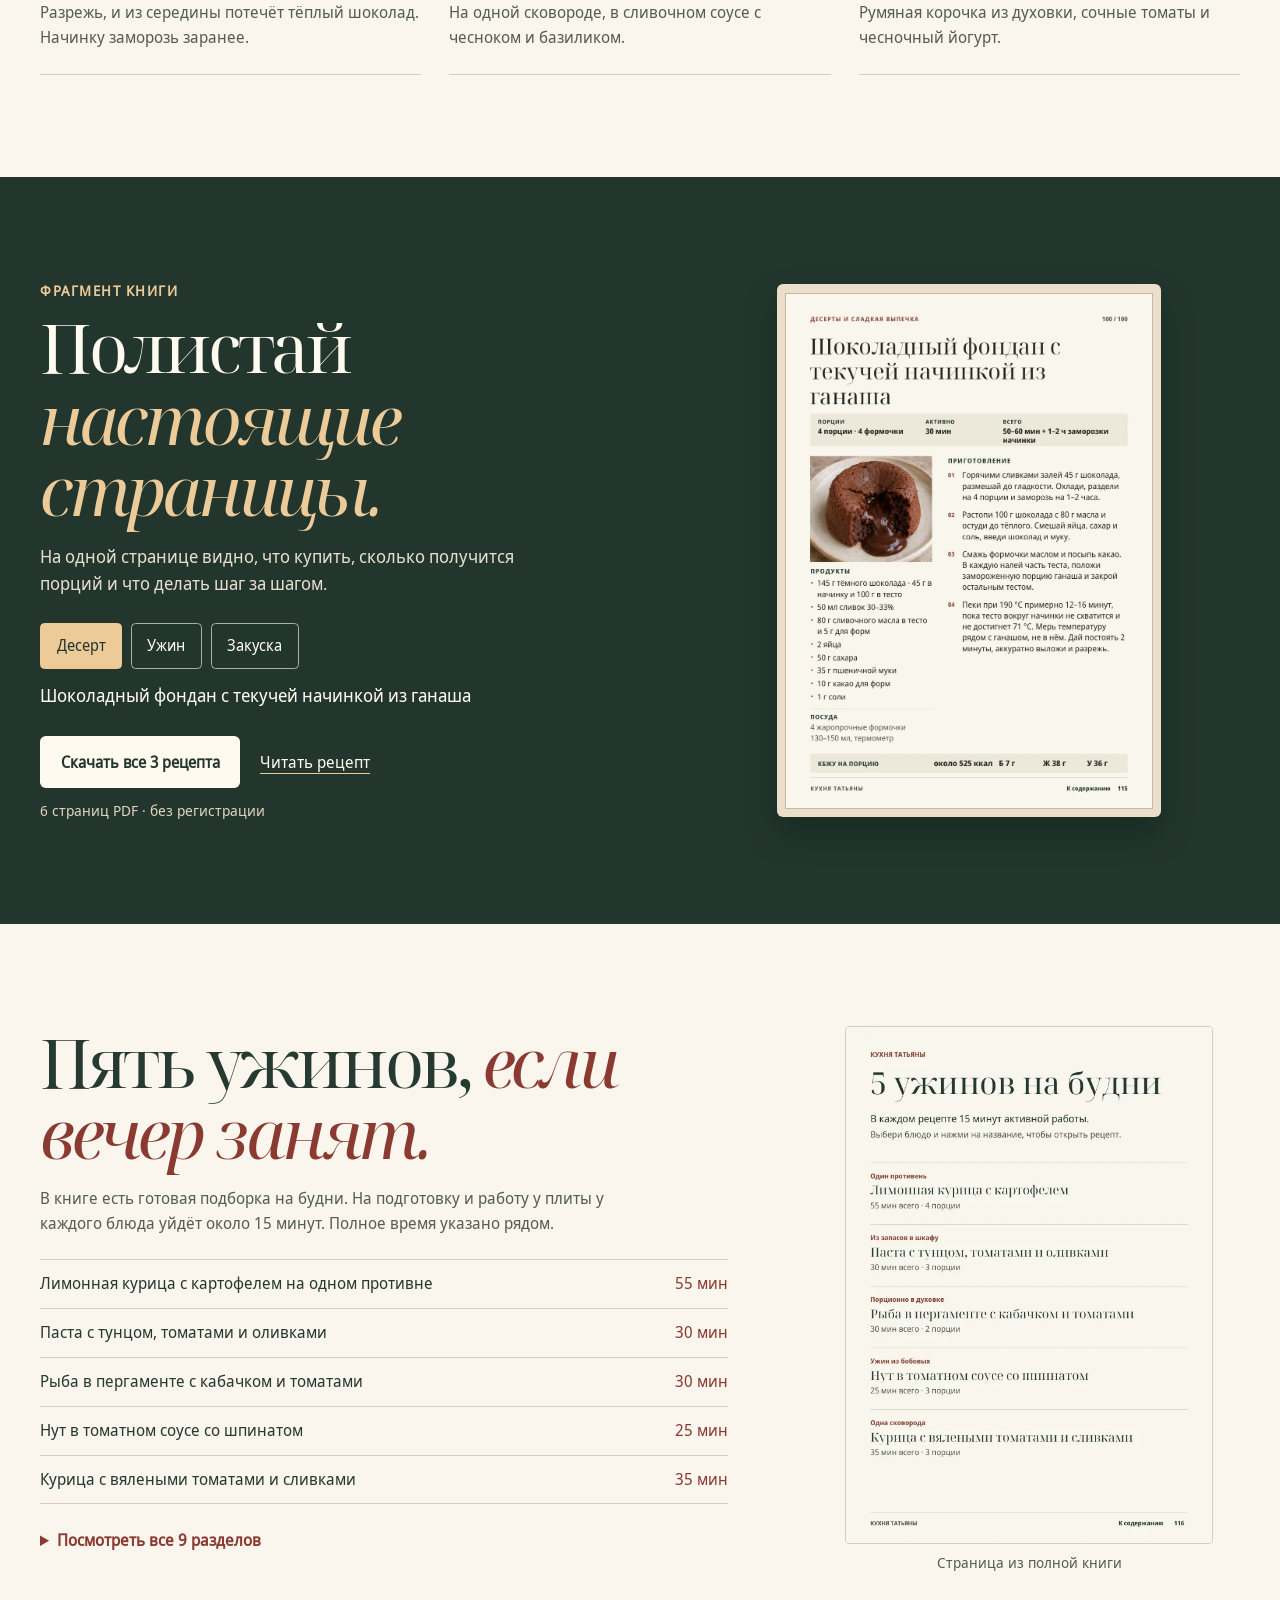
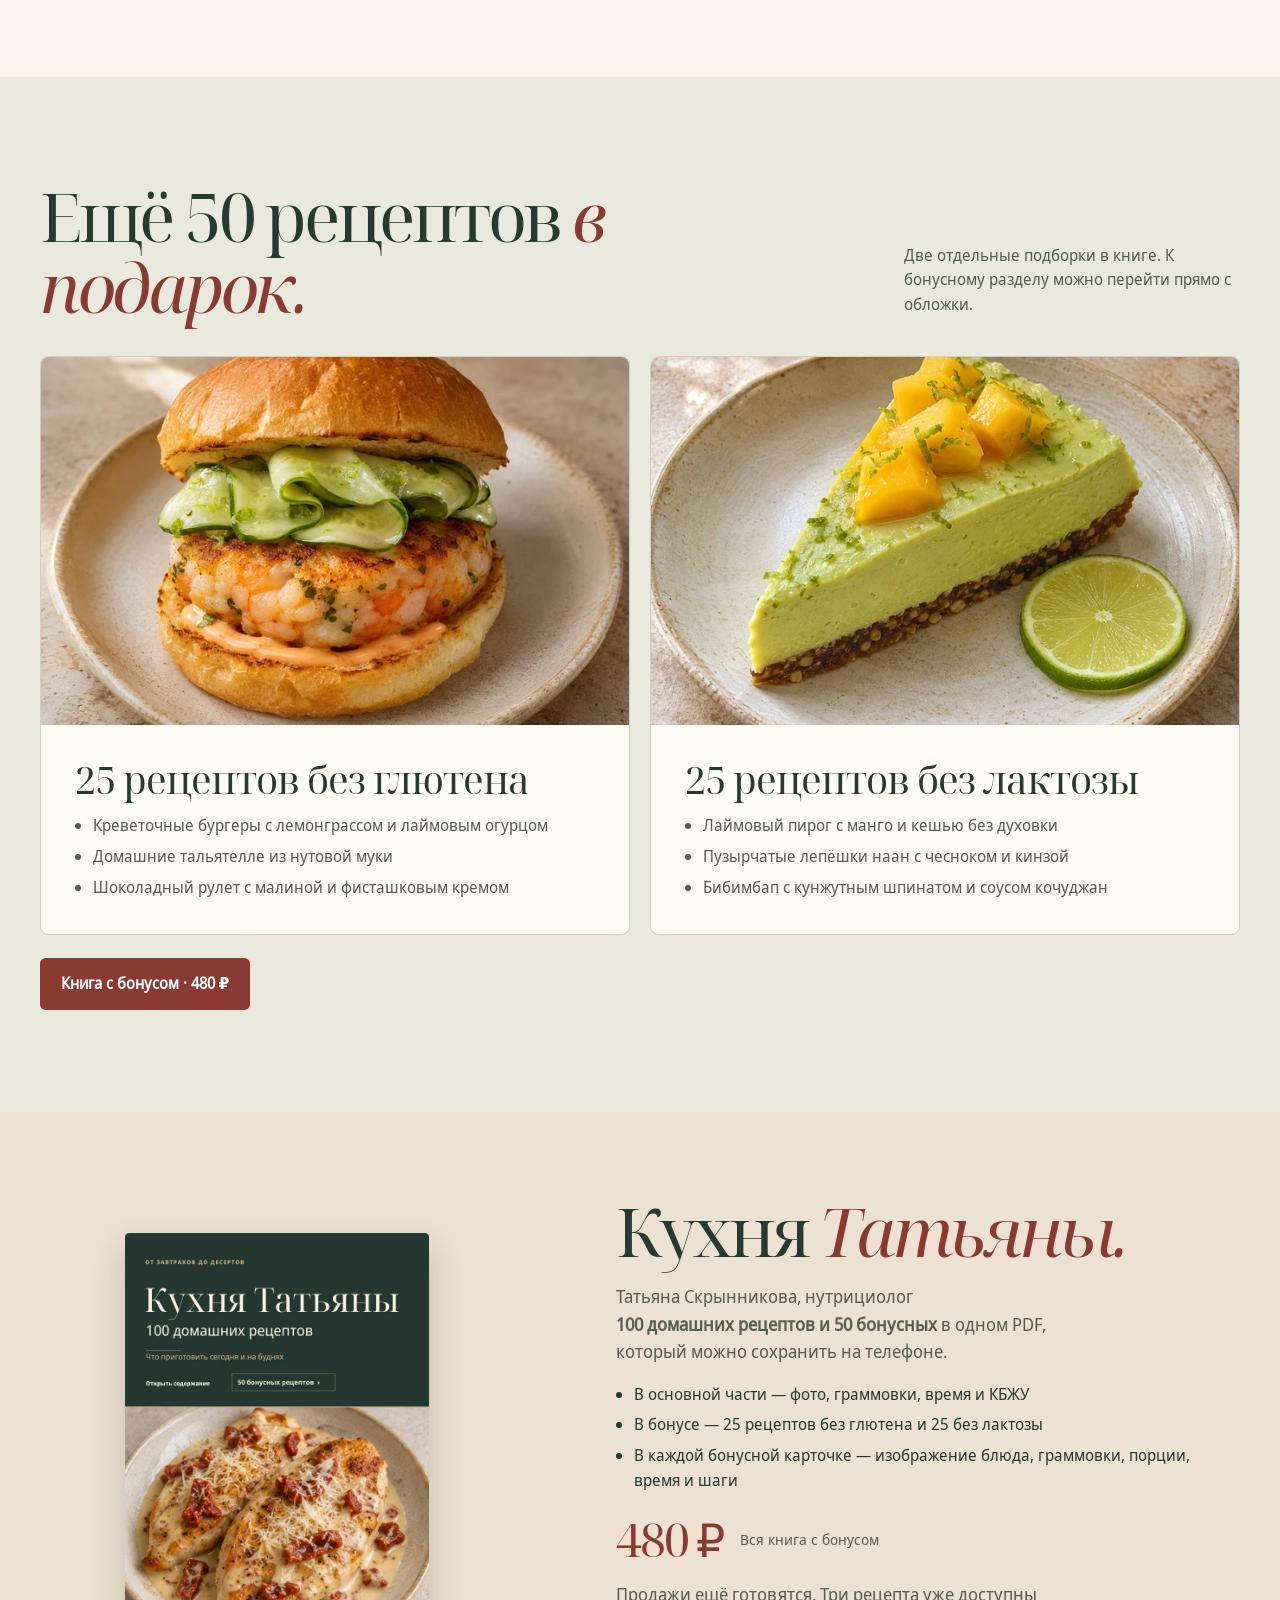
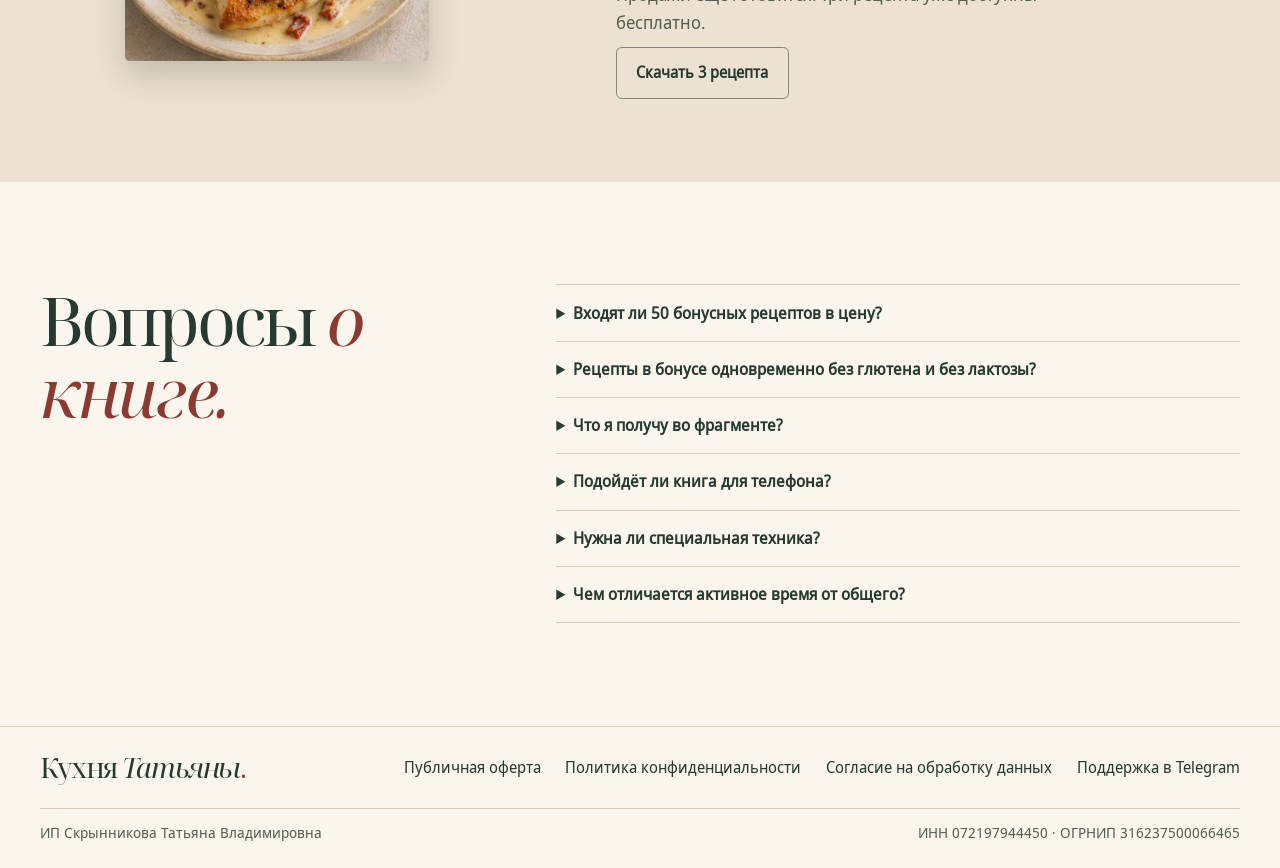
==== commit 810cc908: "Show the illustrated 50-recipe cookbook bonus" ====
--- a/index.html
+++ b/index.html
@@ -5,18 +5,18 @@
   <meta name="viewport" content="width=device-width, initial-scale=1">
   <meta name="robots" content="noindex">
   <meta name="theme-color" content="#263a31">
-  <meta name="description" content="100 домашних рецептов, когда надоело готовить одно и то же. Фото, граммовки, время и КБЖУ. Попробуй 3 рецепта бесплатно.">
-  <meta property="og:title" content="Кухня Татьяны · 100 домашних рецептов">
-  <meta property="og:description" content="Что приготовить сегодня? 100 домашних рецептов с фото, граммовками и КБЖУ. Три рецепта доступны бесплатно.">
+  <meta name="description" content="Кухня Татьяны в PDF. 100 домашних рецептов и 50 бонусных: 25 без глютена и 25 без лактозы. Три рецепта можно открыть бесплатно.">
+  <meta property="og:title" content="Кухня Татьяны · 100 домашних рецептов и 50 бонусных">
+  <meta property="og:description" content="100 домашних рецептов и две бонусные подборки по 25 рецептов. Граммовки, шаги и изображения блюд. Три рецепта доступны бесплатно.">
   <meta property="og:type" content="website">
-  <meta property="og:url" content="https://kukhnya-tatiany-kniga.assuredkestrel16.chatgpt.site">
-  <meta property="og:image" content="https://kukhnya-tatiany-kniga.assuredkestrel16.chatgpt.site/assets/cover.webp">
+  <meta property="og:url" content="https://kuhnyatatiana.ru/">
+  <meta property="og:image" content="https://kuhnyatatiana.ru/assets/cover-bonus.webp">
   <link rel="preload" href="assets/heading.woff" as="font" type="font/woff" crossorigin>
-  <link rel="stylesheet" href="styles.css">
+  <link rel="stylesheet" href="styles.css?v=100-plus-50">
   <script src="assets/sample-data.js" defer></script>
   <script src="book.js" defer></script>
   <script src="checkout.js" defer></script>
-  <title>Кухня Татьяны · 100 домашних рецептов</title>
+  <title>Кухня Татьяны · 100 домашних рецептов и 50 бонусных</title>
 </head>
 <body>
   <a class="skip" href="#main">К содержанию</a>
@@ -25,6 +25,7 @@
       <a class="mark" href="#top" aria-label="Кухня Татьяны, начало страницы">Кухня <i>Татьяны</i><span>.</span></a>
       <nav aria-label="Разделы сайта">
         <a href="#recipes">Бесплатные рецепты</a>
+        <a href="#bonus">50 бонусных</a>
         <a href="#contents">Что внутри</a>
         <a href="#faq">Вопросы</a>
       </nav>
@@ -37,18 +38,18 @@
       <div class="hero-copy">
         <p class="caption">Кулинарная книга в PDF</p>
         <h1 id="hero-title">Что приготовить <em>сегодня?</em></h1>
-        <p class="hero-lead"><strong>100 домашних рецептов, когда надоело готовить одно и то же.</strong> Выбери блюдо, проверь продукты и посмотри, сколько времени займёт готовка.</p>
+        <p class="hero-lead"><strong>100 домашних рецептов, когда надоело готовить одно и то же.</strong> И ещё 50 в подарок в том же PDF.</p>
         <div class="hero-actions">
           <a class="button button-primary" href="#book">Вся книга · 480 ₽</a>
           <a class="button button-outline" href="#recipes">3 рецепта бесплатно</a>
         </div>
-        <p class="small-note">Фото, граммовки и КБЖУ в каждом рецепте</p>
+        <a class="hero-bonus-link" href="#bonus">25 без глютена и 25 без лактозы <span aria-hidden="true">↓</span></a>
       </div>
       <figure class="hero-art">
         <div class="hero-photo">
           <img src="assets/chicken.webp" width="1360" height="1020" fetchpriority="high" alt="Курица с вялеными томатами и сливками">
         </div>
-        <img class="cover" src="assets/cover.webp" width="590" height="831" alt="Обложка книги «Кухня Татьяны. 100 домашних рецептов»">
+        <img class="cover" src="assets/cover-bonus.webp" width="702" height="988" alt="Обложка книги «Кухня Татьяны. 100 домашних рецептов» с переходом к бонусу">
         <figcaption>Курица с вялеными томатами <span>·</span> 35 мин</figcaption>
       </figure>
     </section>
@@ -56,8 +57,8 @@
     <div class="wrap">
       <ul class="facts" aria-label="Что внутри книги">
         <li><strong>100</strong><span>рецептов<br> от завтраков до десертов</span></li>
-        <li><strong>5</strong><span>ужинов на будни<br> по 15 минут активной работы</span></li>
-        <li><strong>1</strong><span>страница на рецепт<br> с точными граммовками</span></li>
+        <li><strong>25</strong><span>бонусных рецептов<br> без глютена</span></li>
+        <li><strong>25</strong><span>бонусных рецептов<br> без лактозы</span></li>
       </ul>
     </div>
 
@@ -160,19 +161,53 @@
       </figure>
     </section>
 
+    <section class="bonus" id="bonus" aria-labelledby="bonus-title">
+      <div class="wrap section">
+        <div class="section-head">
+          <h2 id="bonus-title">Ещё 50 рецептов <em>в подарок.</em></h2>
+          <p>Две отдельные подборки в книге. К бонусному разделу можно перейти прямо с обложки.</p>
+        </div>
+        <div class="bonus-grid">
+          <article class="bonus-card">
+            <img src="assets/bonus-burger.webp" alt="Креветочный бургер с лемонграссом и лаймовым огурцом" width="680" height="426" loading="lazy">
+            <div class="bonus-card-copy">
+              <h3>25 рецептов без глютена</h3>
+              <ul>
+                <li>Креветочные бургеры с лемонграссом и лаймовым огурцом</li>
+                <li>Домашние тальятелле из нутовой муки</li>
+                <li>Шоколадный рулет с малиной и фисташковым кремом</li>
+              </ul>
+            </div>
+          </article>
+          <article class="bonus-card">
+            <img src="assets/bonus-lime.webp" alt="Кусок лаймового пирога с манго и кешью на тёмном корже" width="680" height="426" loading="lazy">
+            <div class="bonus-card-copy">
+              <h3>25 рецептов без лактозы</h3>
+              <ul>
+                <li>Лаймовый пирог с манго и кешью без духовки</li>
+                <li>Пузырчатые лепёшки наан с чесноком и кинзой</li>
+                <li>Бибимбап с кунжутным шпинатом и соусом кочуджан</li>
+              </ul>
+            </div>
+          </article>
+        </div>
+        <a class="button button-primary bonus-cta" href="#book">Книга с бонусом · 480 ₽</a>
+      </div>
+    </section>
+
     <section class="book-band" id="book" aria-labelledby="book-title">
       <div class="wrap book-band-inner">
-        <img class="offer-cover" src="assets/cover.webp" alt="Обложка электронной книги «Кухня Татьяны»" width="590" height="831" loading="lazy">
+        <img class="offer-cover" src="assets/cover-bonus.webp" alt="Обложка электронной книги «Кухня Татьяны» с переходом к бонусным рецептам" width="702" height="988" loading="lazy">
         <div class="offer">
           <h2 id="book-title">Кухня <em>Татьяны.</em></h2>
           <p class="offer-author">Татьяна Скрынникова, нутрициолог</p>
-          <p>100 рецептов в одном PDF, который можно сохранить на телефоне. Нажми на название в оглавлении и сразу откроется нужное блюдо.</p>
+          <p><strong>100 домашних рецептов и 50 бонусных</strong> в одном PDF, который можно сохранить на телефоне.</p>
           <ul class="offer-list">
-            <li>Граммовки, порции и КБЖУ на порцию или штуку</li>
-            <li>Фото, пошаговое приготовление и нужная посуда</li>
-            <li>Активное и общее время на каждой странице</li>
+            <li>В основной части — фото, граммовки, время и КБЖУ</li>
+            <li>В бонусе — 25 рецептов без глютена и 25 без лактозы</li>
+            <li>В каждой бонусной карточке — изображение блюда, граммовки, порции, время и шаги</li>
           </ul>
-          <div class="price"><span>480 ₽</span><small>Один платёж за всю книгу</small></div>
+          <div class="price"><span>480 ₽</span><small>Вся книга с бонусом</small></div>
           <p class="offer-status" id="checkout-unavailable">Продажи ещё готовятся. Три рецепта уже доступны бесплатно.</p>
           <form id="checkout-form" class="checkout-form" hidden>
             <label for="receipt-email">Электронная почта для чека</label>
@@ -191,6 +226,14 @@
     <section class="wrap section faq" id="faq" aria-labelledby="faq-title">
       <h2 id="faq-title">Вопросы <em>о книге.</em></h2>
       <div class="faq-list">
+        <details>
+          <summary>Входят ли 50 бонусных рецептов в цену?</summary>
+          <p>Да. После оплаты откроется один PDF с основной книгой и обеими подборками. Ссылка на бонус есть прямо на обложке.</p>
+        </details>
+        <details>
+          <summary>Рецепты в бонусе одновременно без глютена и без лактозы?</summary>
+          <p>Это разные подборки по 25 блюд. В безглютеновых рецептах могут быть молочные продукты, а в безлактозных — пшеница. Состав указан в каждой карточке.</p>
+        </details>
         <details>
           <summary>Что я получу во фрагменте?</summary>
           <p>Три полных рецепта из книги с фото, граммовками, шагами и КБЖУ. Фрагмент можно прочитать на странице или сохранить в PDF.</p>
--- a/styles.css
+++ b/styles.css
@@ -362,6 +362,34 @@
 .offer-list { padding-left: 1.17rem; margin-block: 1rem; max-width: 38rem; }
 .offer-list li + li { margin-top: .35rem; }
 .offer-status { margin: .85rem 0 .65rem; }
+.hero-bonus-link {
+  display: inline-block;
+  margin-top: .45rem;
+  color: var(--ink);
+  font-size: .95rem;
+  font-weight: 600;
+  text-underline-offset: .26em;
+}
+.hero-bonus-link span { margin-inline-start: .3em; }
+.bonus { background: #e9e9dd; }
+.bonus .section-head p { max-width: 21rem; }
+.bonus-grid { display: grid; grid-template-columns: repeat(2, minmax(0, 1fr)); gap: 1.25rem; }
+.bonus-card {
+  min-width: 0;
+  overflow: hidden;
+  border: 1px solid var(--line);
+  border-radius: .55rem;
+  background: #fffcf5;
+}
+.bonus-card img { width: 100%; height: auto; aspect-ratio: 680 / 426; object-fit: cover; }
+.bonus-card-copy { padding: clamp(1.25rem, 3vw, 2.1rem); }
+.bonus-card h3 { font: clamp(1.7rem, 3vw, 2.4rem)/1.08 var(--serif); color: var(--ink); }
+.bonus-card ul { margin: .8rem 0 0; padding-inline-start: 1.15rem; color: var(--muted); }
+.bonus-card li + li { margin-top: .38rem; }
+.bonus-cta { margin-top: 1.45rem; }
+@media (max-width: 40rem) {
+  .bonus-grid { grid-template-columns: minmax(0, 1fr); }
+}
 #dialog-meta { margin-bottom: .25rem; }
 #dialog-nutrition { margin-bottom: 1.2rem; }
 .dialog-book { display: inline-block; margin-top: 1.2rem; }
